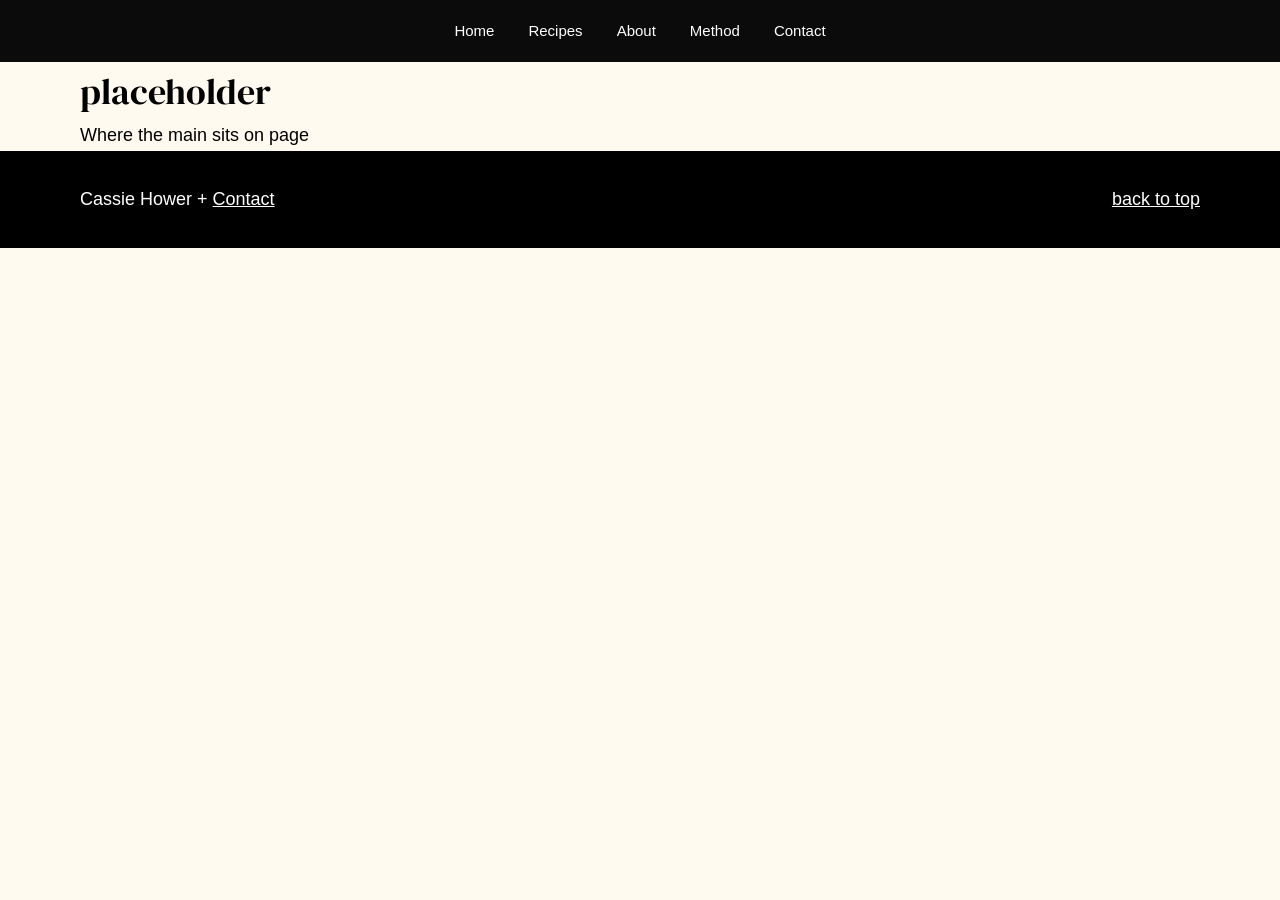
==== recipes/bbq-chicken.html @ 2e152c18 "linked" ====
<!DOCTYPE html>
<html lang="en">
<head>
    <meta name="viewpoint" content= "width=device-width initial-scale=1.0">
<title> document</title>

<link rel="preconnect" href="https://fonts.googleapis.com">
<link rel="preconnect" href="https://fonts.gstatic.com" crossorigin>
<link href="https://fonts.googleapis.com/css2?family=DM+Serif+Display:ital@0;1&display=swap" rel="stylesheet">

<link rel="stylesheet" href="../css/styles.css">

</head>

<body id="top">
<nav class="site-nav">
    <ul>
        <li><a href="../index.html">Home</a></li>

        <li><a href="#recipes.html">Recipes</a></li>

        <li><a href="#About.html">About</a></li>

        <li><a href="#method.html">Method</a></li>

        <li><a href="mailto:email@example.com">Contact</a></li>
    </ul>
</nav>

<main>
    <h1>placeholder</h1>
    <p>Where the main sits on page</p>
</main>

<footer class="site-footer">
    <div class="inner">
<p>Cassie Hower + <a href="mailto:email@example.com">Contact</a></p>
<p class="right"><a href="#top">back to top</a> </p>
    </div>
</footer>
</body>
</html>
---- css/styles.css ----
*{
    box-sizing: border border-box;
    padding: 0%;
    margin: 0px;
}

body{
    background: floralwhite;
    color: black;
    font-family: Arial, Helvetica, sans-serif;
    font-size: 18px;
    line-height: 1.65;
}

h1, h2, h3{
    font-family: "DM Serif Display", Georgia, 'Times New Roman', serif;
    font-weight: 400;
}

.site-nav {
    background: rgb(12, 11, 11);
}

.site-nav ul{
list-style: none;
display: grid;
grid-template: auto / auto auto auto auto auto;
gap: 34px;
width: max-content;
margin: 0px auto;
padding: 16px 24px;
}

.site-nav a{
    color: white;
    text-decoration: none;
    font-size: 15px;
}
main{
    max-width: 1120px;
    margin: 0px auto;
    padding: 0px 24px;
}

.site-footer{
    background: black;
    color: white;
}

.site-footer .inner{
    display: grid;
    grid-template: auto / 1fr 1fr;
    max-width: 1120px;
    margin: 0px auto;
    padding: 34px 24px;
}

.site-footer a{
    color: white;
}

.site-footer .right{
    text-align: right;
}

.hero{
    display: grid;
    grid-template: auto / 1fr 1fr;
    gap: 28px;
    padding: 54px 0;
}

.hero img{
    width: 100%;
    height: 380px;
    object-fit: cover;
}

.h1 {
    font-size: 54px;
    line-height: 1.05;
}

.eyebrow{
    font-size: 13px;
letter-spacing: 0.18em;
text-transform: uppercase;
color: blue;
margin-bottom: 10px;
}

lede{
    font-size: 20px;
    color: #6b6560;
}

.button{
    display: inline-block;
    margin-top: 12px;
    background: #1b858f;
    color: #fbf8fb;
    text-decoration: none;
    padding: 13px 22px;
    font-size: 15px;
    text-transform: uppercase;
}

.section-head{
    border-top: 1px solid #efe9df;
    padding: 34px 0 24px;
}

.section-head p {
    max-width: 68ch;
}

.cards{
    display: grid;
    grid-template: auto / 1fr 1fr 1fr;
    gap: 28px;
    padding-bottom: 60px;
}

.card img{
width: 100%;
height: 230px;
object-fit: cover;
}

.card h3{
    margin: 14px 0 6px;
}

.card p{
    font-size: 16px;
    color: #6b6560;
}
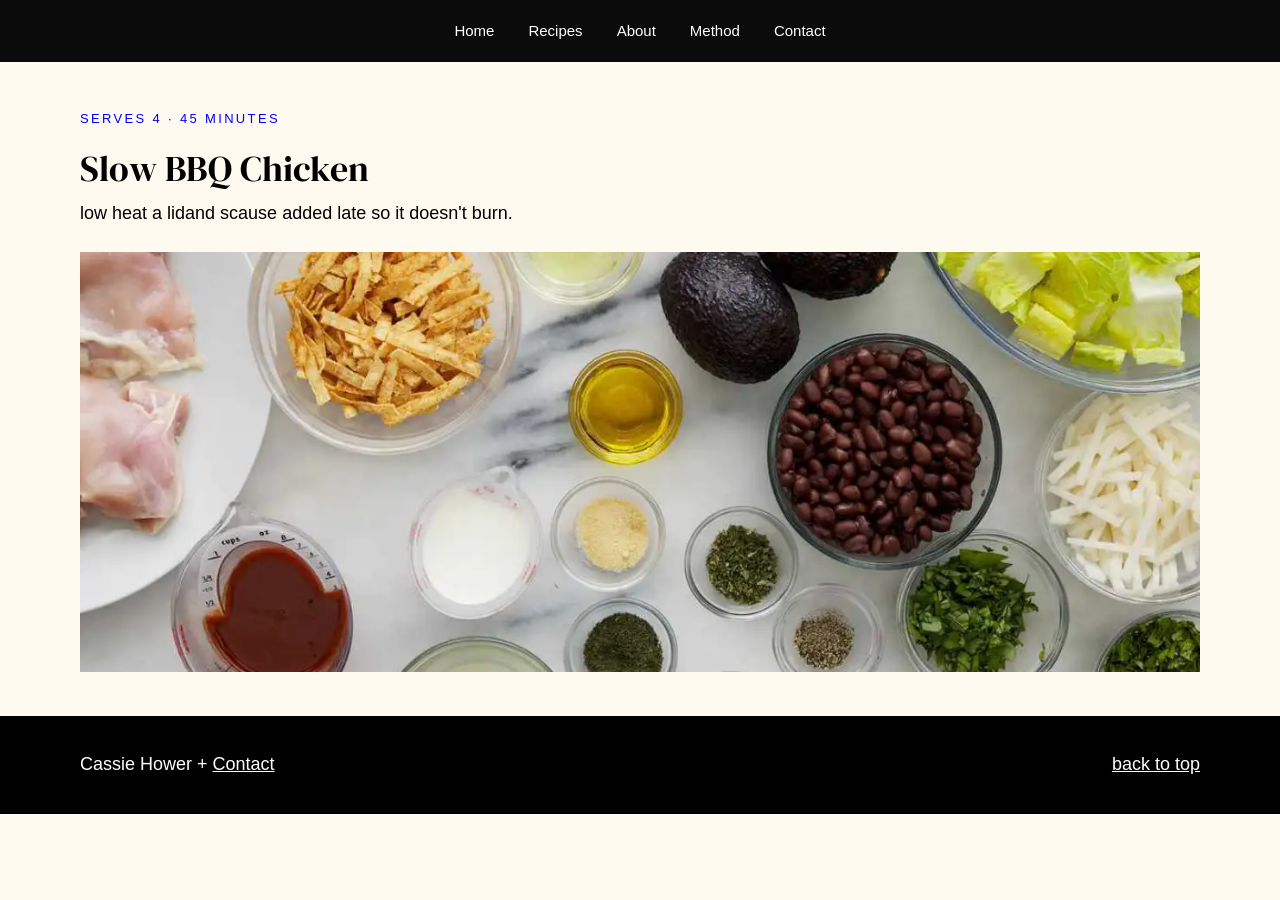
==== commit d5e87c19: "new heros" ====
--- a/recipes/bbq-chicken.html
+++ b/recipes/bbq-chicken.html
@@ -17,9 +17,9 @@
     <ul>
         <li><a href="../index.html">Home</a></li>
 
-        <li><a href="#recipes.html">Recipes</a></li>
+        <li><a href="../index.html#recipes.html">Recipes</a></li>
 
-        <li><a href="#About.html">About</a></li>
+        <li><a href="../index.html#About.html">About</a></li>
 
         <li><a href="#method.html">Method</a></li>
 
@@ -28,8 +28,12 @@
 </nav>
 
 <main>
-    <h1>placeholder</h1>
-    <p>Where the main sits on page</p>
+    <header class="recipe-hero">
+        <p class="eyebrow"> Serves 4 &middot; 45 minutes </p>
+        <h1> Slow BBQ Chicken</h1>
+        <p class="lede">low heat a lidand scause added late so it doesn't burn.</p>
+        <img src="../images/bbq-chicken-banner.webp" alt="a tray of BBQ chicken">
+    </header>
 </main>
 
 <footer class="site-footer">
--- a/css/styles.css
+++ b/css/styles.css
@@ -134,4 +134,15 @@
 .card p{
     font-size: 16px;
     color: #6b6560;
+}
+
+.recipe-hero {
+    padding: 46px 0 34px;
+}
+
+.recipe-hero img{
+    width: 100%;
+    height: 420px;
+    object-fit: cover;
+    margin-top: 24px;
 }
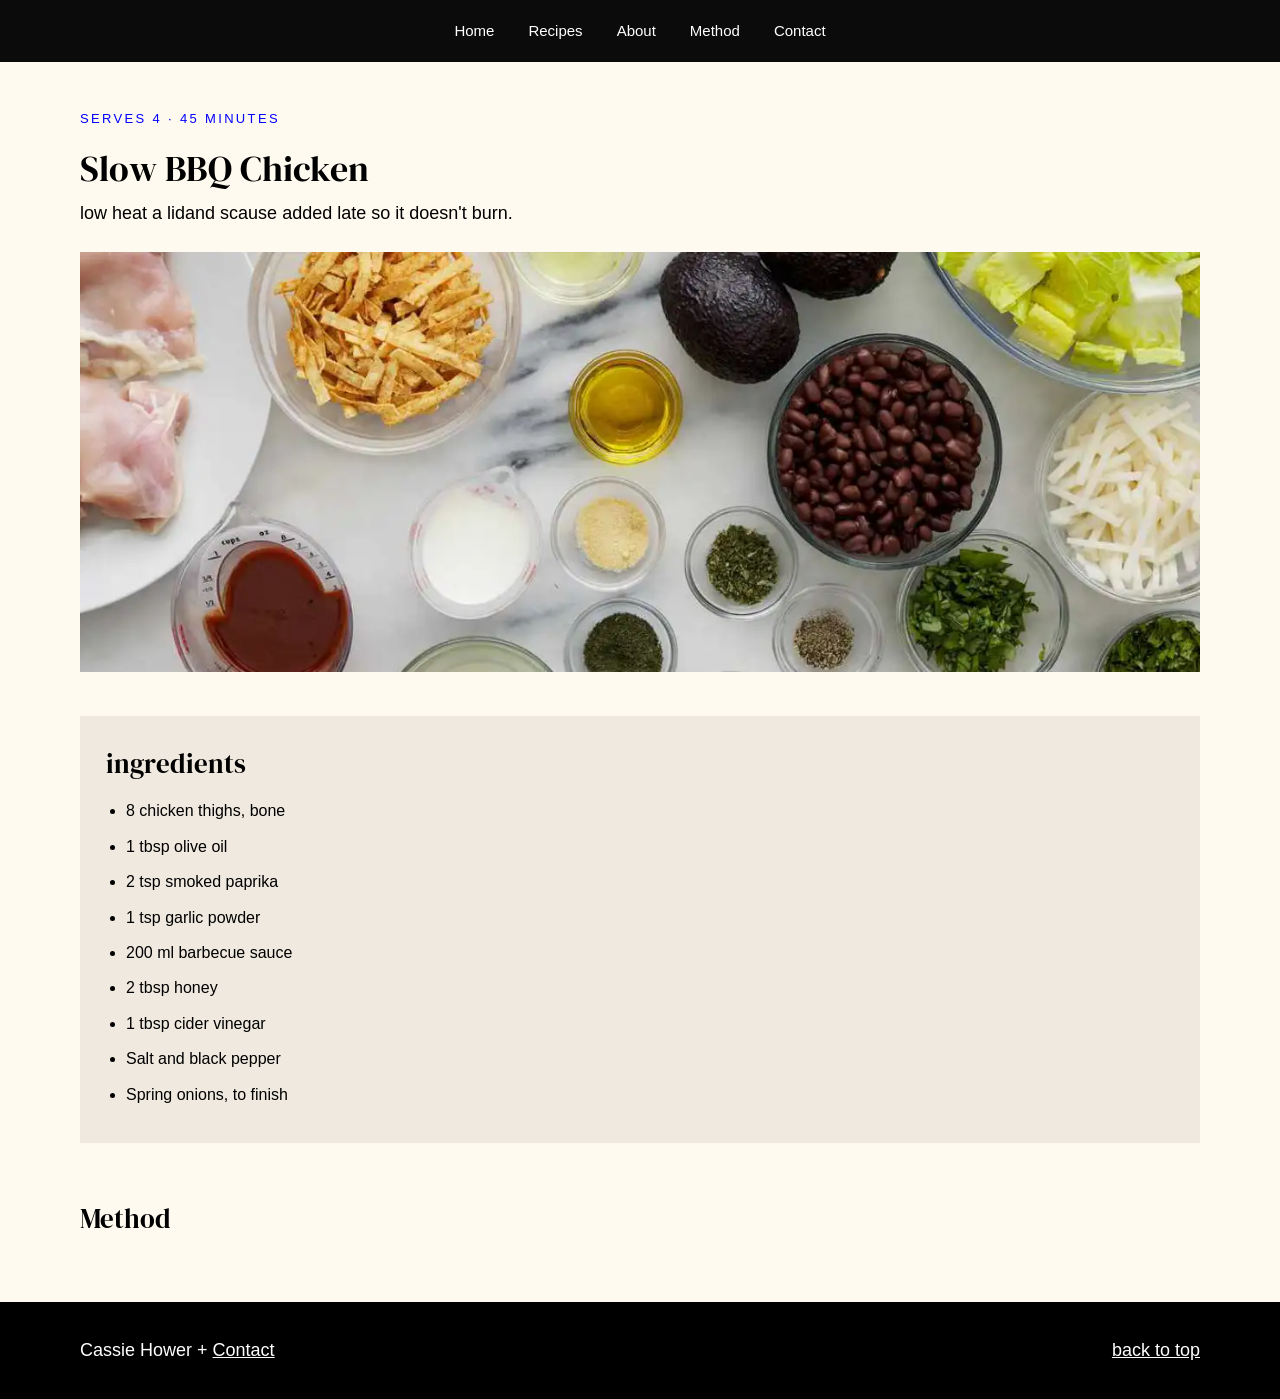
==== commit cd6fa8ae: "listing" ====
--- a/recipes/bbq-chicken.html
+++ b/recipes/bbq-chicken.html
@@ -2,7 +2,7 @@
 <html lang="en">
 <head>
     <meta name="viewpoint" content= "width=device-width initial-scale=1.0">
-<title> document</title>
+<title> SLow BBQ Chicken</title>
 
 <link rel="preconnect" href="https://fonts.googleapis.com">
 <link rel="preconnect" href="https://fonts.gstatic.com" crossorigin>
@@ -34,6 +34,30 @@
         <p class="lede">low heat a lidand scause added late so it doesn't burn.</p>
         <img src="../images/bbq-chicken-banner.webp" alt="a tray of BBQ chicken">
     </header>
+
+    <div class="recipe-body">
+
+        <aside class="ingredients">
+            <h2>ingredients</h2>
+            <ul>
+                <li>8 chicken thighs, bone</li>
+                <li>1 tbsp olive oil</li>
+                <li> 2 tsp smoked paprika</li>
+                <li>1 tsp garlic powder</li>
+                <li> 200 ml barbecue sauce</li>
+                <li> 2 tbsp honey</li>
+                <li>1 tbsp cider vinegar</li>
+                <li>Salt and black pepper</li>
+                <li>Spring onions, to finish</li>
+            </ul>
+        </aside>
+
+        <section id="Method">
+            <h2> Method</h2>
+        </section>
+
+    </div>
+
 </main>
 
 <footer class="site-footer">
--- a/css/styles.css
+++ b/css/styles.css
@@ -145,4 +145,26 @@
     height: 420px;
     object-fit: cover;
     margin-top: 24px;
+}
+
+.recipe-body{
+    display: grid;
+    grid-template: auto 300px 1fr;
+    gap: 54px;
+    padding-bottom: 60px;
+}
+
+.ingredients {
+    background: #efe9df;
+    padding:  26px;
+    align-self: start;
+}
+
+.ingredients ul {
+    margin: 12px 0 0 20px;
+}
+
+.ingredients li {
+margin-bottom: 9px;
+font-size: 16px;
 }
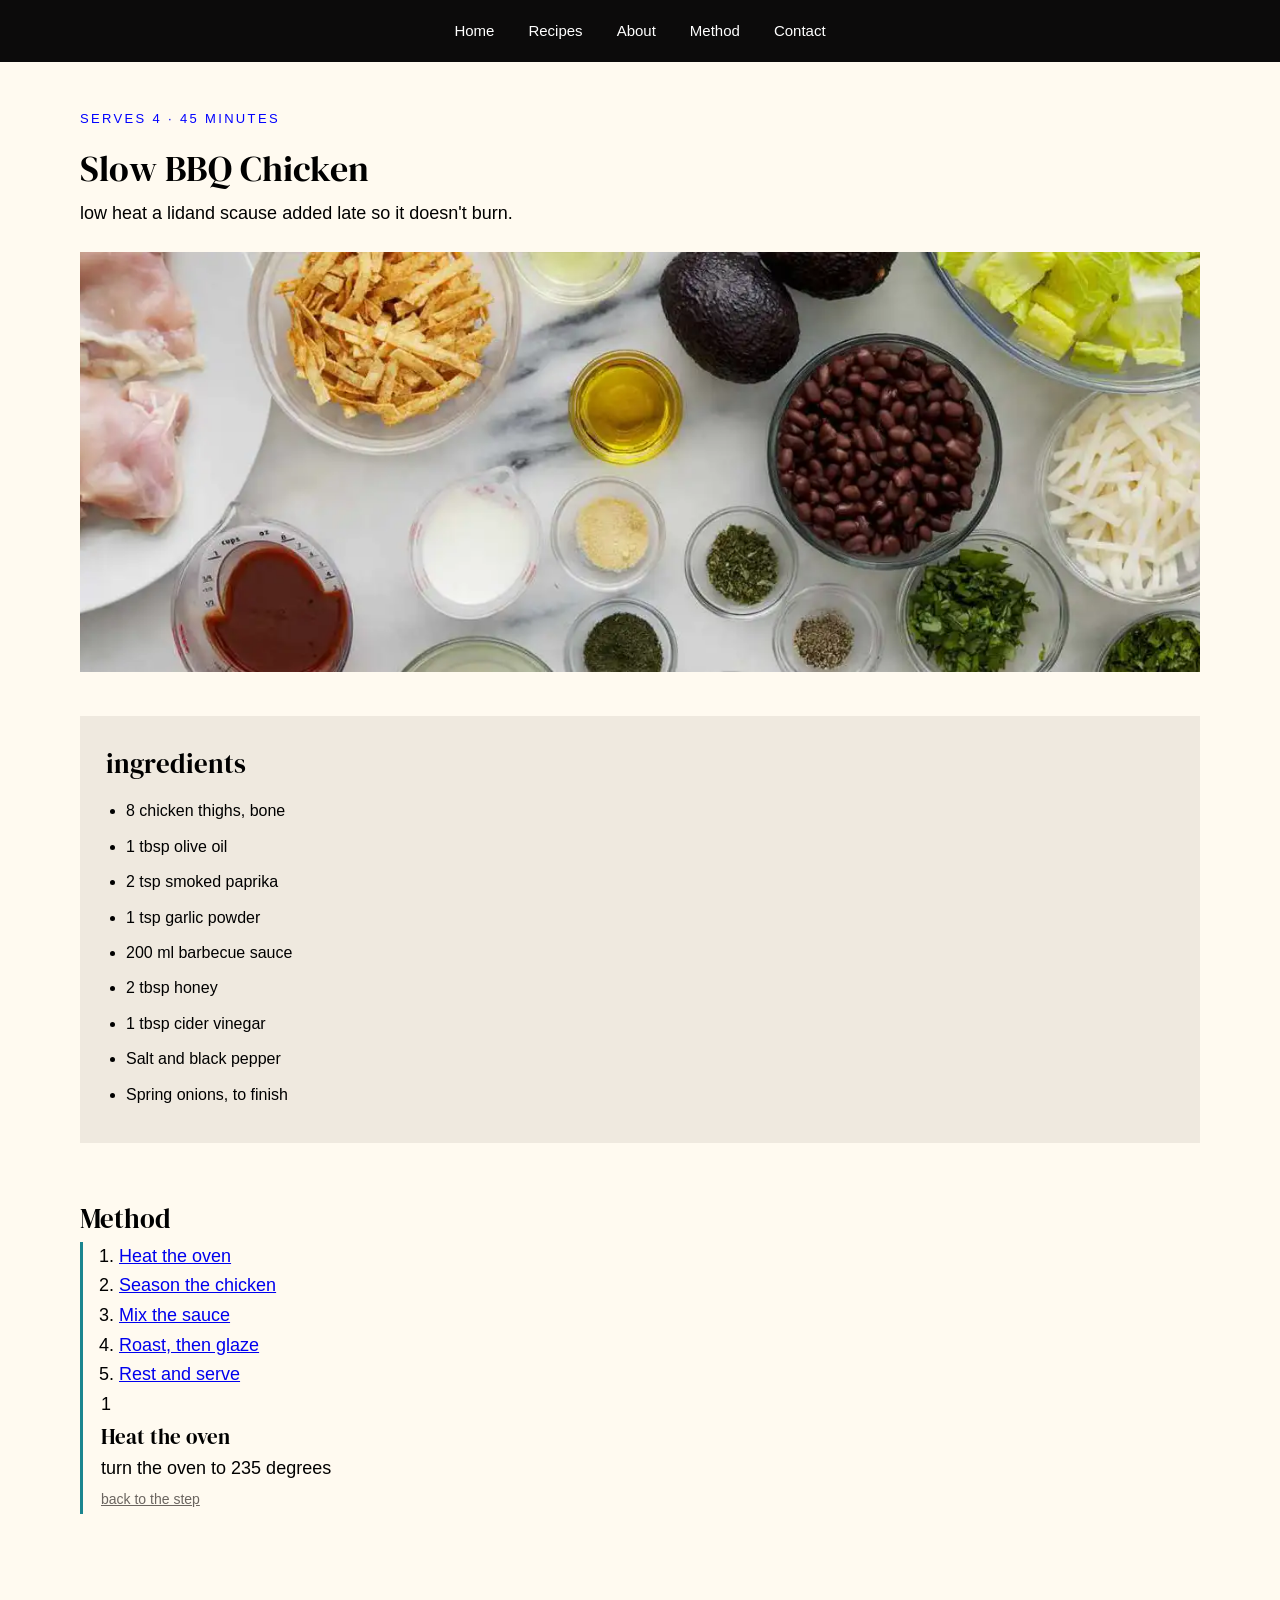
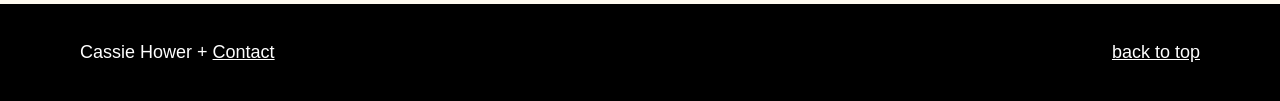
==== commit ebb07bfc: "almost done" ====
--- a/recipes/bbq-chicken.html
+++ b/recipes/bbq-chicken.html
@@ -54,9 +54,26 @@
 
         <section id="Method">
             <h2> Method</h2>
-        </section>
 
-    </div>
+<nav class="jump">
+    <ol>
+        <li><a href="#step-1"> Heat the oven</a></li>
+        <li><a href="#step-2"> Season the chicken </li>
+        <li><a href="#step-3"> Mix the sauce </a></li>
+        <li><a href="#step-4">Roast, then glaze </a></li>
+        <li><a href="#step-5"> Rest and serve </a></li>
+    </ol>
+
+<article class="stop" id="step-1">
+    <span class="num">1</span>
+    <h3>Heat the oven</h3>
+    <p> turn the oven to 235 degrees</p>
+    <p><a class="back" href="#method"> back to the step</a></p>
+</article>
+    </section>
+
+ </nav>
+</div>
 
 </main>
 
--- a/css/styles.css
+++ b/css/styles.css
@@ -167,4 +167,35 @@
 .ingredients li {
 margin-bottom: 9px;
 font-size: 16px;
+}
+
+.jump {
+    border-left: 3px solid #1b858f;
+    padding-left: 18px;
+    margin-bottom: 30px;
+}
+
+.jump ol {
+margin-left: 18px;
+}
+
+jump li {
+    font-size: 16px;
+}
+
+.step {
+    border-top: #efe9df;
+    padding-top: 26px;
+    margin-top: 26px;
+}
+
+.step .num {
+    display: block;
+    font-size: 30px;
+    color: #1b858f;
+}
+
+.back {
+font-size: 14px;
+color: #6b6560;
 }
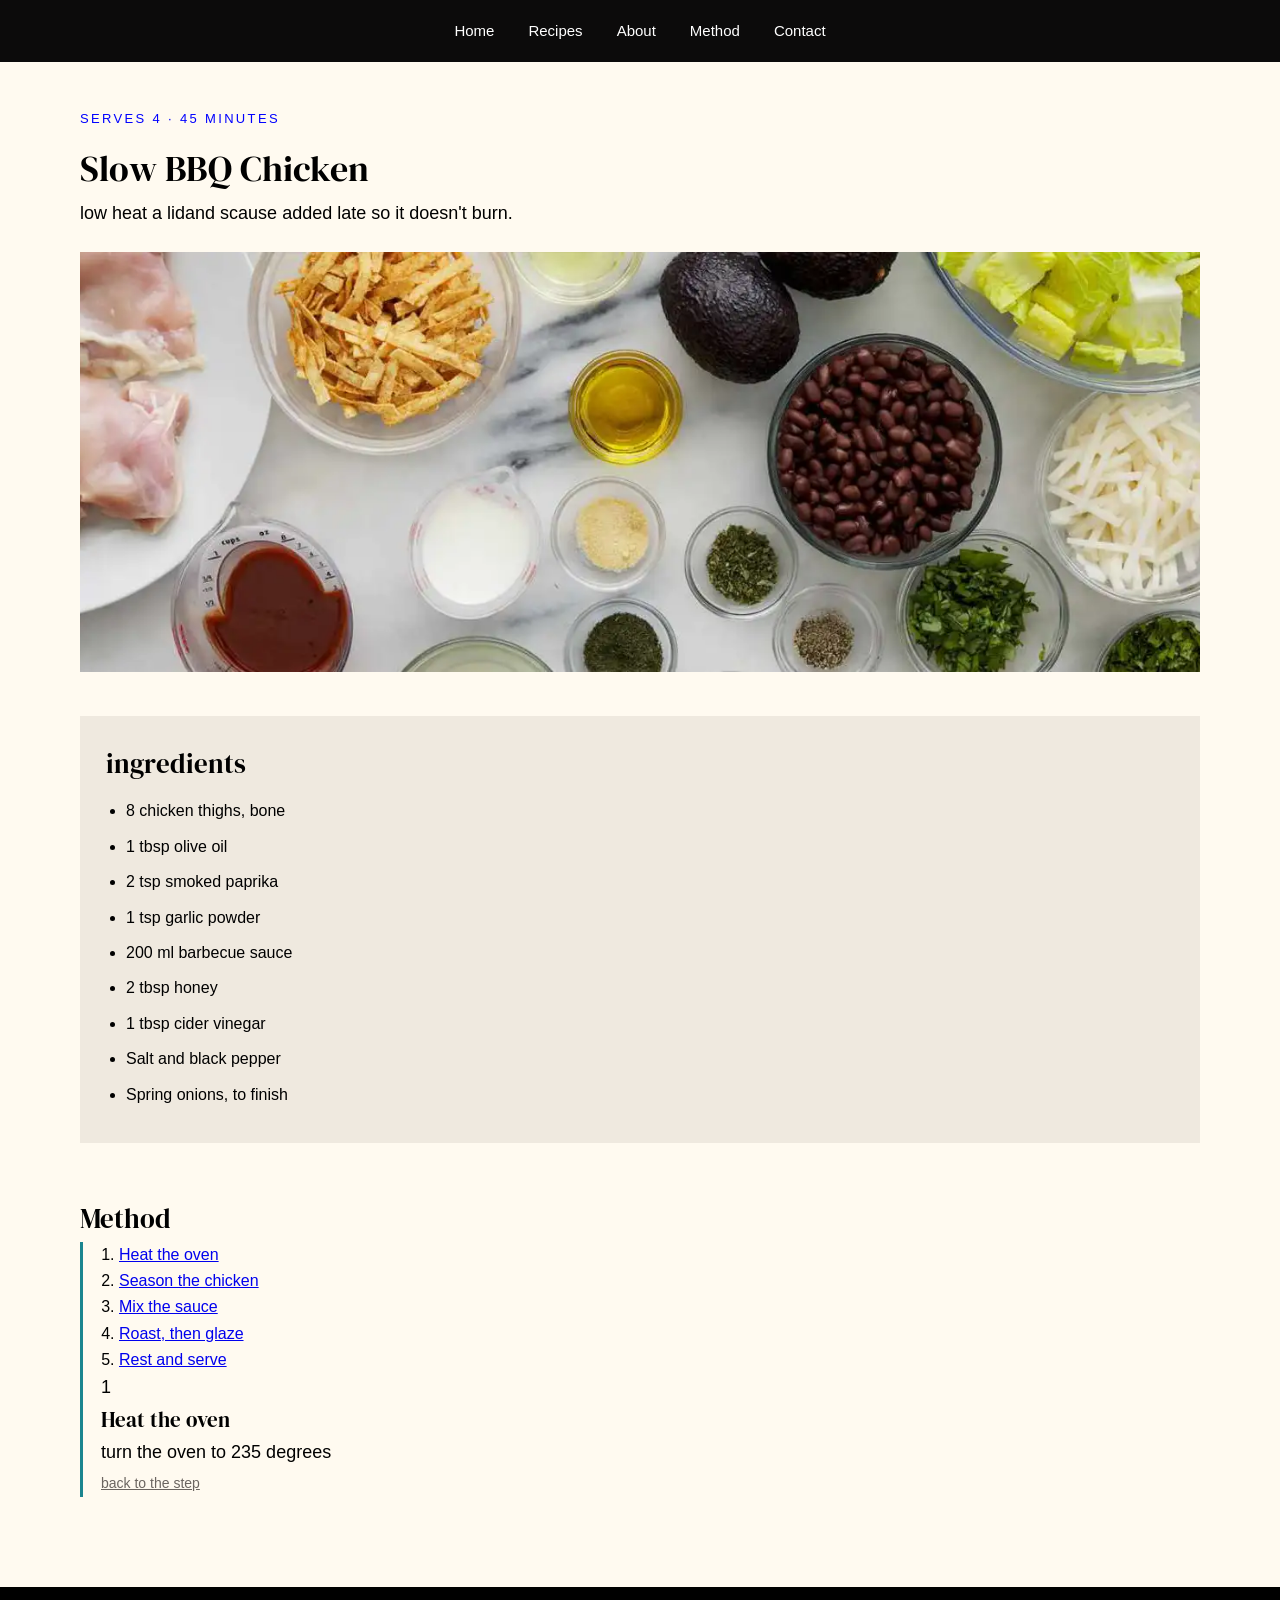
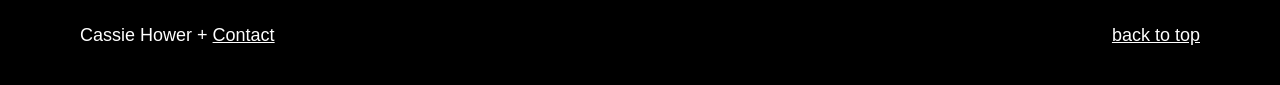
==== commit 151375a0: "almost" ====
--- a/recipes/bbq-chicken.html
+++ b/recipes/bbq-chicken.html
@@ -70,6 +70,10 @@
     <p> turn the oven to 235 degrees</p>
     <p><a class="back" href="#method"> back to the step</a></p>
 </article>
+<article></article>
+<article></article>
+<article></article>
+<article></article>
     </section>
 
  </nav>
--- a/css/styles.css
+++ b/css/styles.css
@@ -179,7 +179,7 @@
 margin-left: 18px;
 }
 
-jump li {
+.jump li {
     font-size: 16px;
 }
 
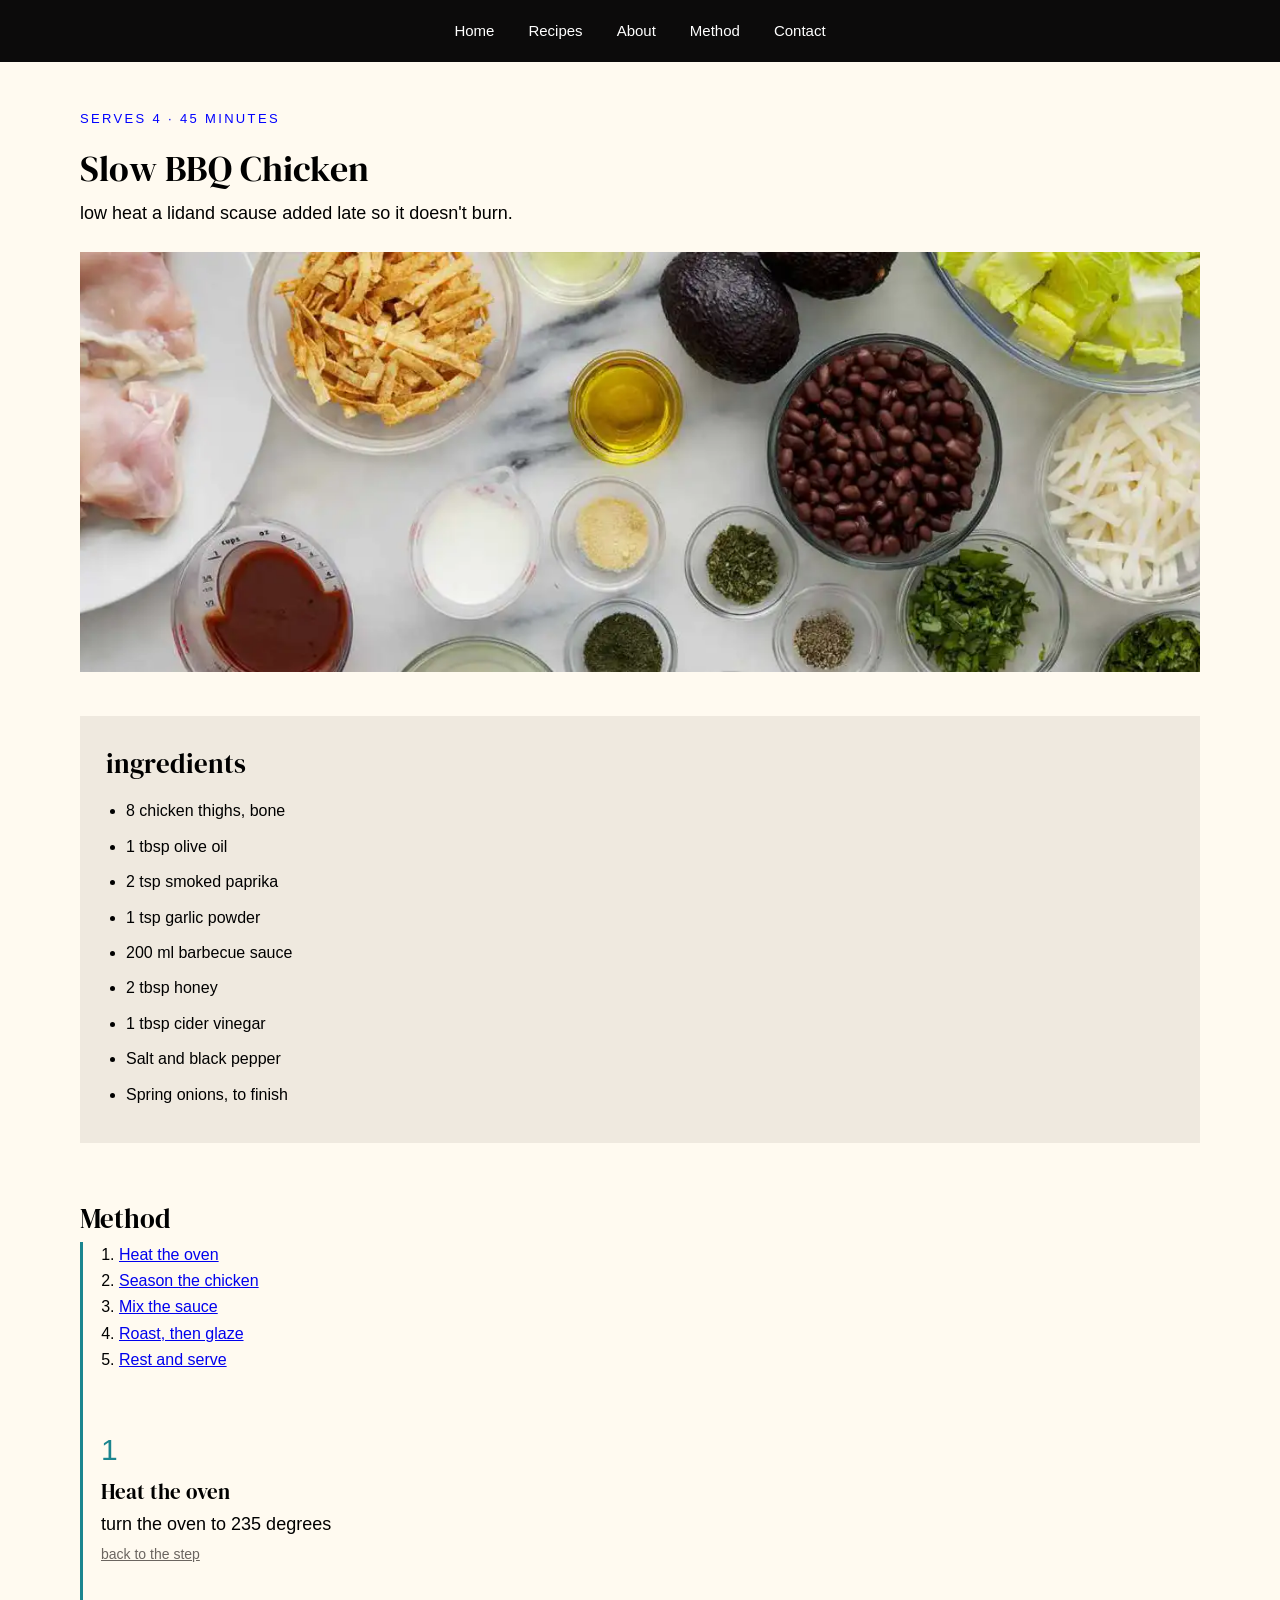
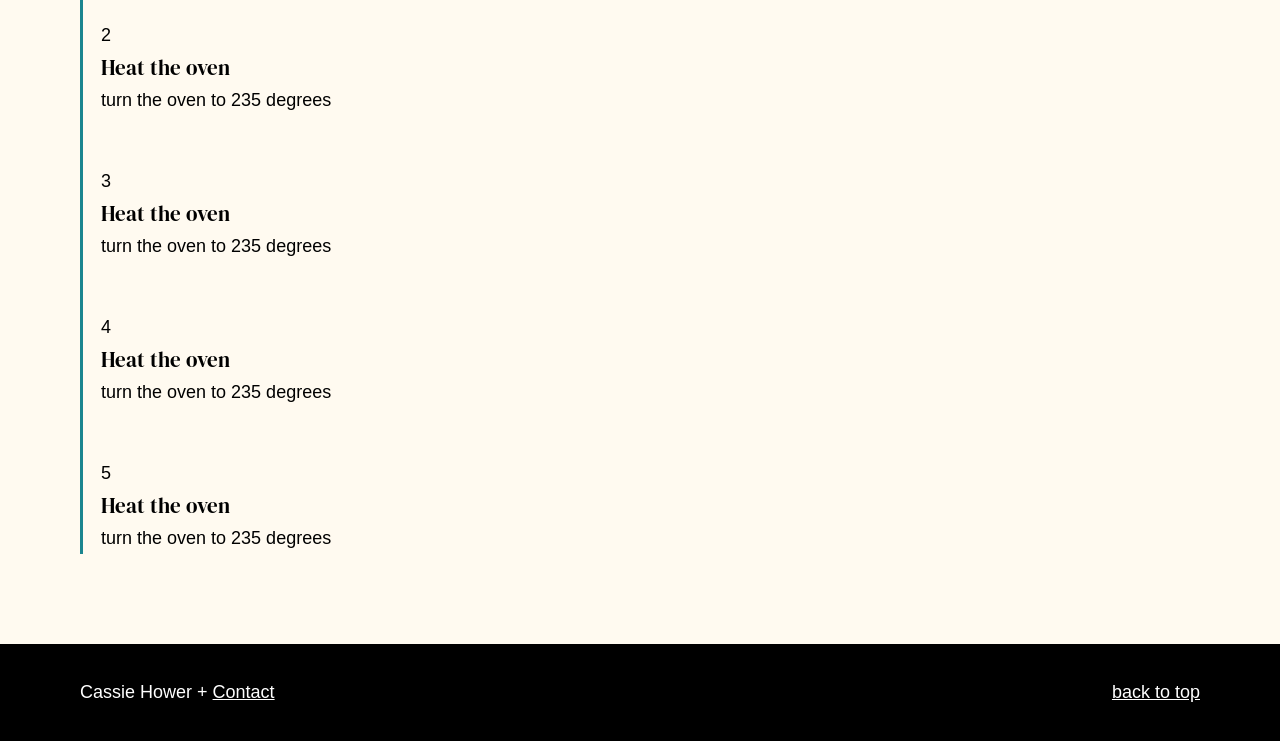
==== commit 351e262d: "final" ====
--- a/recipes/bbq-chicken.html
+++ b/recipes/bbq-chicken.html
@@ -64,16 +64,32 @@
         <li><a href="#step-5"> Rest and serve </a></li>
     </ol>
 
-<article class="stop" id="step-1">
+<article class="step" id="step-1">
     <span class="num">1</span>
     <h3>Heat the oven</h3>
     <p> turn the oven to 235 degrees</p>
     <p><a class="back" href="#method"> back to the step</a></p>
 </article>
-<article></article>
-<article></article>
-<article></article>
-<article></article>
+
+<article class="step" id="step-2"></article>
+<span class="num">2</span>
+    <h3>Heat the oven</h3>
+    <p> turn the oven to 235 degrees</p>
+
+    <article class="step" id="step-3"></article>
+<span class="num">3</span>
+    <h3>Heat the oven</h3>
+    <p> turn the oven to 235 degrees</p>
+
+    <article class="step" id="step-4"></article>
+<span class="num">4</span>
+    <h3>Heat the oven</h3>
+    <p> turn the oven to 235 degrees</p>
+
+    <article class="step" id="step-5"></article>
+<span class="num">5</span>
+    <h3>Heat the oven</h3>
+    <p> turn the oven to 235 degrees</p>
     </section>
 
  </nav>
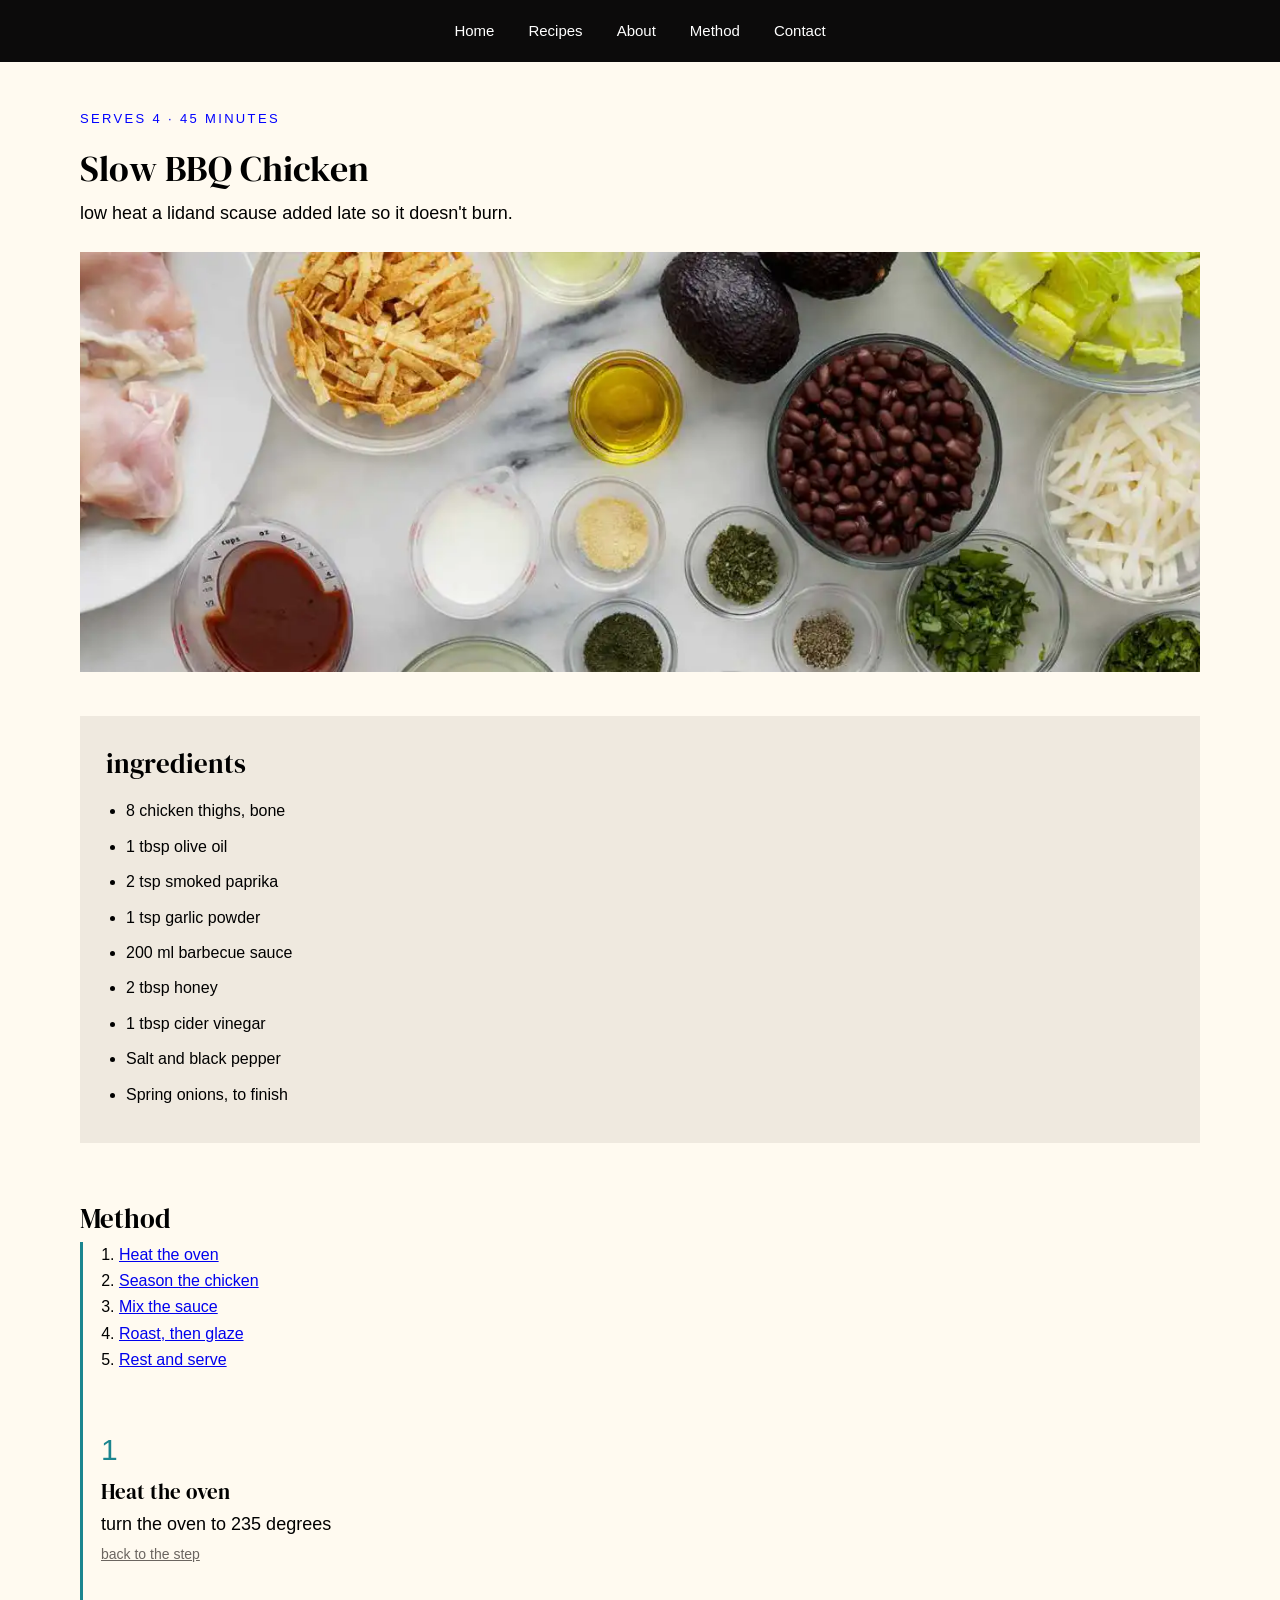
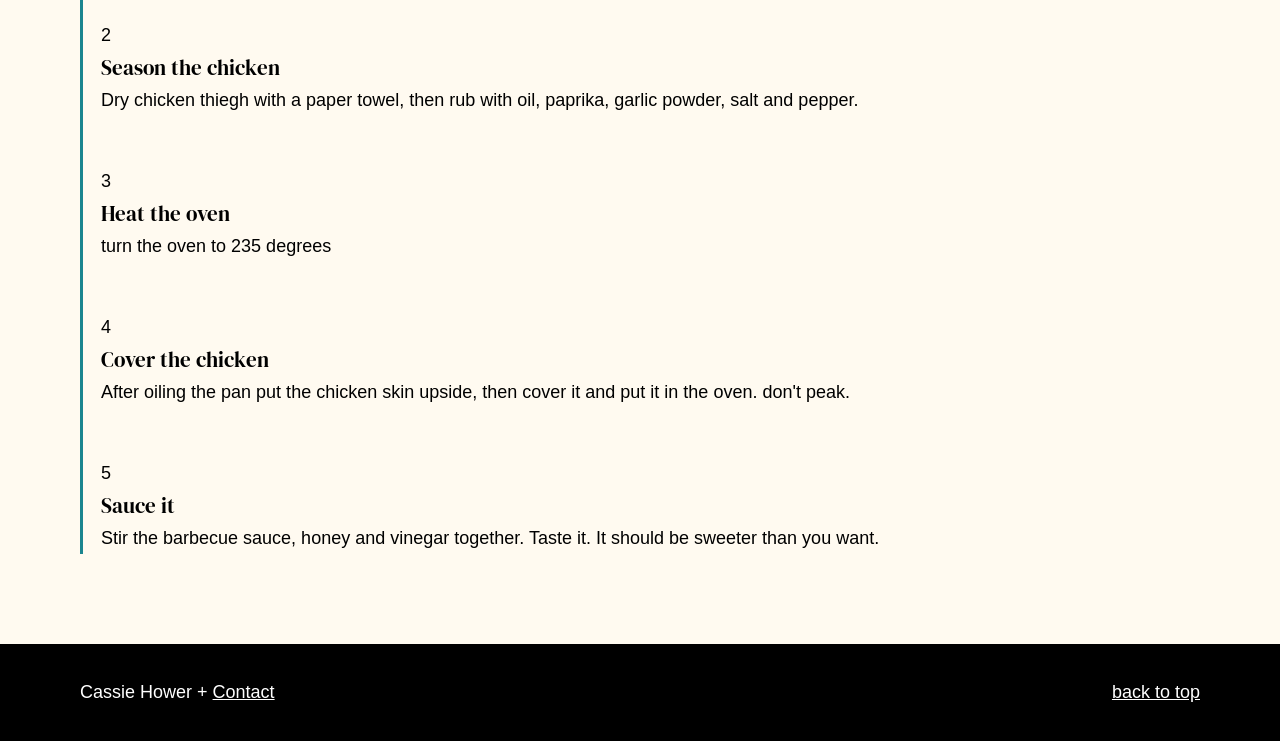
==== commit bd1baca5: "final" ====
--- a/recipes/bbq-chicken.html
+++ b/recipes/bbq-chicken.html
@@ -73,8 +73,8 @@
 
 <article class="step" id="step-2"></article>
 <span class="num">2</span>
-    <h3>Heat the oven</h3>
-    <p> turn the oven to 235 degrees</p>
+    <h3>Season the chicken</h3>
+    <p> Dry chicken thiegh with a paper towel, then rub with oil, paprika, garlic powder, salt and pepper.</p>
 
     <article class="step" id="step-3"></article>
 <span class="num">3</span>
@@ -83,13 +83,13 @@
 
     <article class="step" id="step-4"></article>
 <span class="num">4</span>
-    <h3>Heat the oven</h3>
-    <p> turn the oven to 235 degrees</p>
+    <h3>Cover the chicken</h3>
+    <p> After oiling the pan put the chicken skin upside, then cover it and put it in the oven. don't peak.</p>
 
     <article class="step" id="step-5"></article>
 <span class="num">5</span>
-    <h3>Heat the oven</h3>
-    <p> turn the oven to 235 degrees</p>
+    <h3>Sauce it</h3>
+    <p> Stir the barbecue sauce, honey and vinegar together. Taste it. It should be sweeter than you want. </p>
     </section>
 
  </nav>
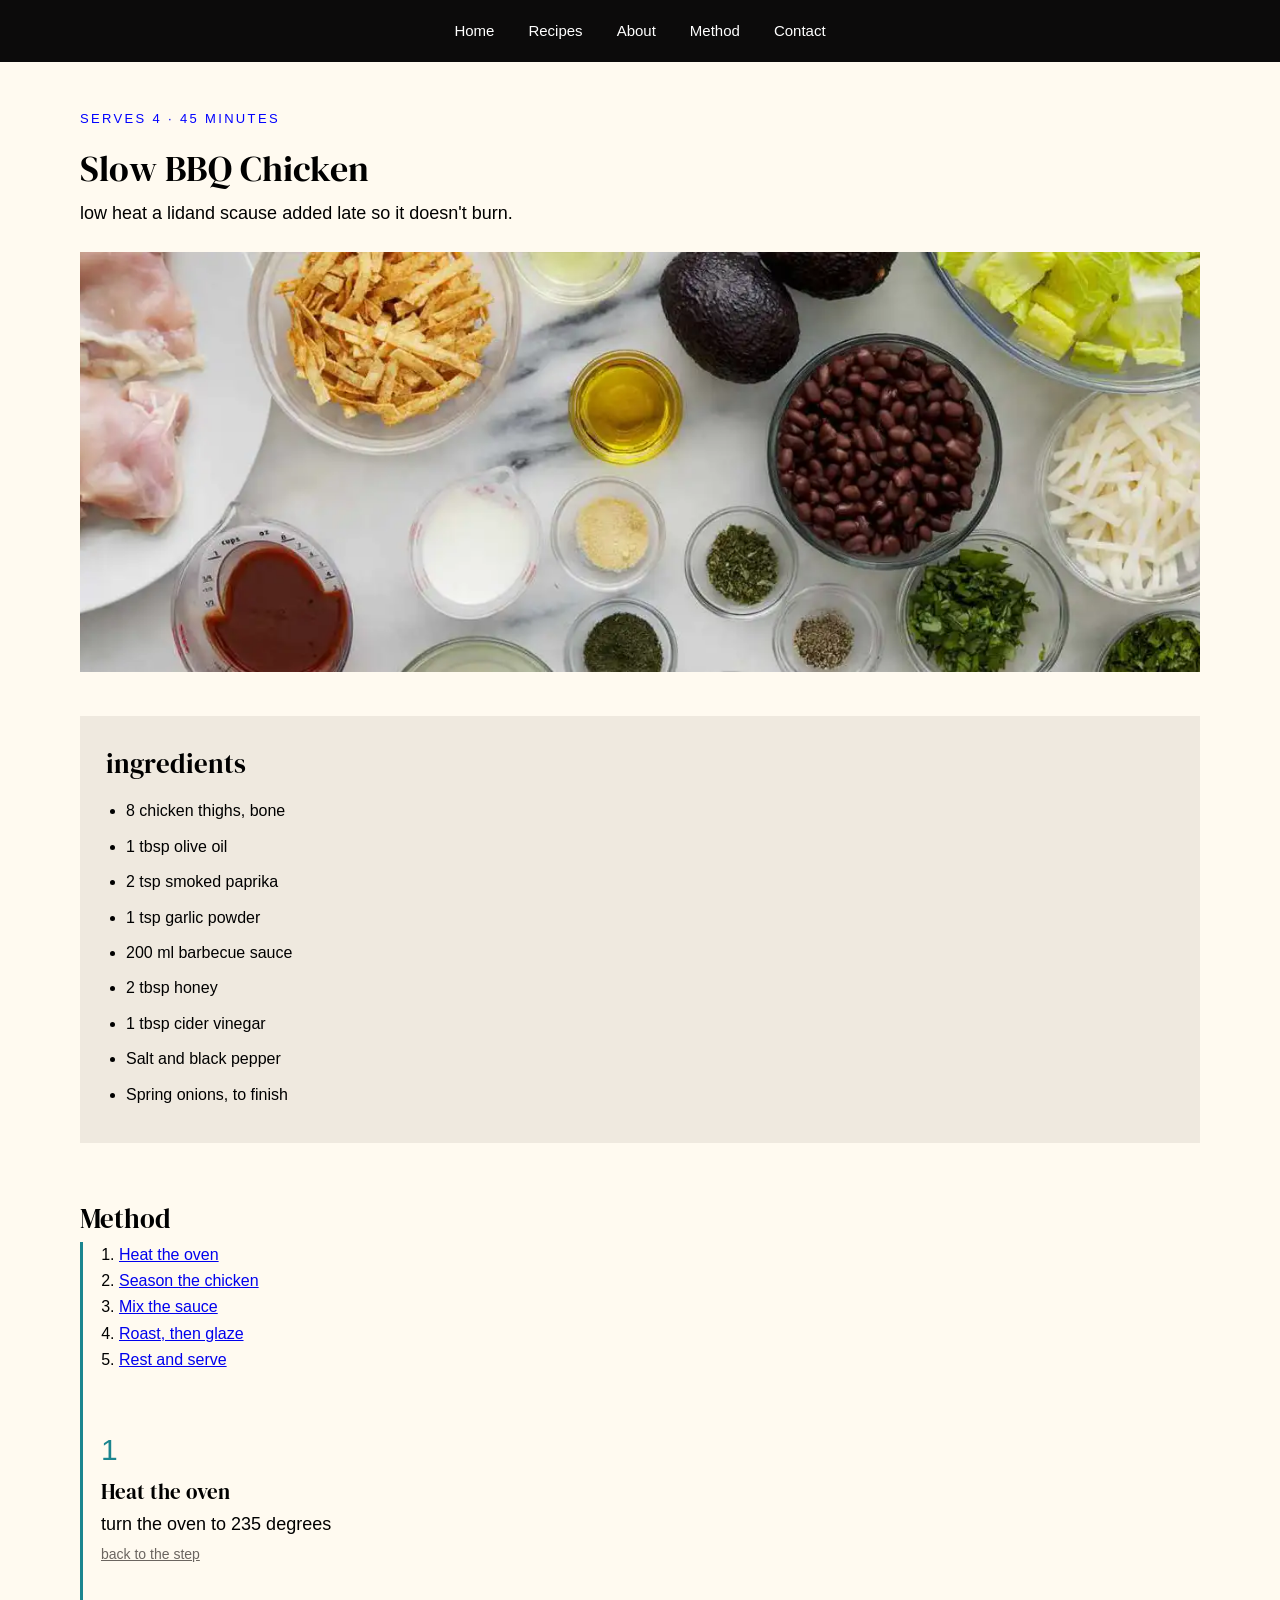
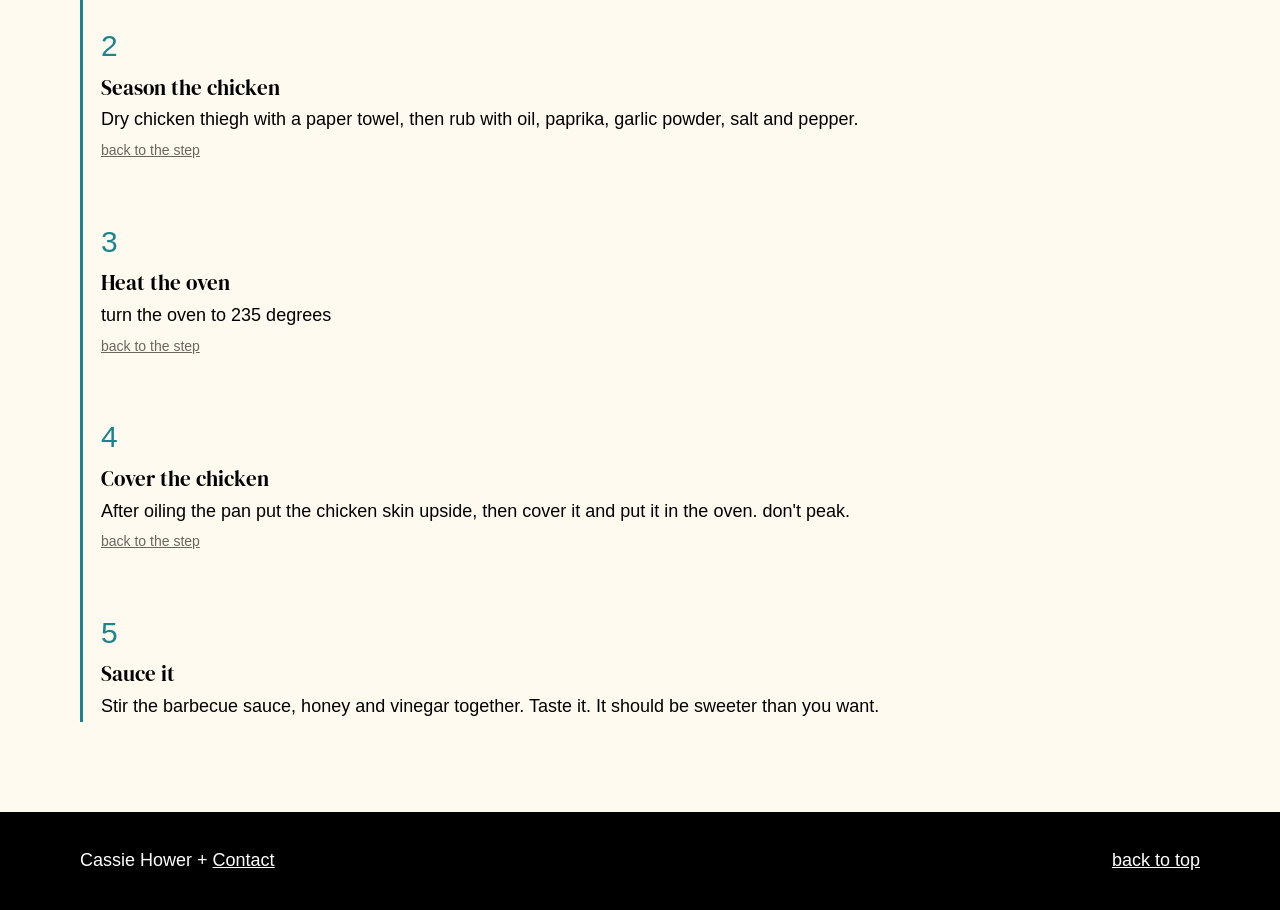
==== commit cca92041: "final" ====
--- a/recipes/bbq-chicken.html
+++ b/recipes/bbq-chicken.html
@@ -71,26 +71,33 @@
     <p><a class="back" href="#method"> back to the step</a></p>
 </article>
 
-<article class="step" id="step-2"></article>
+<article class="step" id="step-2">
 <span class="num">2</span>
     <h3>Season the chicken</h3>
     <p> Dry chicken thiegh with a paper towel, then rub with oil, paprika, garlic powder, salt and pepper.</p>
+    <p><a class="back" href="#method"> back to the step</a></p>
+</article>
 
-    <article class="step" id="step-3"></article>
+    <article class="step" id="step-3">
 <span class="num">3</span>
     <h3>Heat the oven</h3>
     <p> turn the oven to 235 degrees</p>
+    <p><a class="back" href="#method"> back to the step</a></p>
+</article>
 
-    <article class="step" id="step-4"></article>
+    <article class="step" id="step-4">
 <span class="num">4</span>
     <h3>Cover the chicken</h3>
     <p> After oiling the pan put the chicken skin upside, then cover it and put it in the oven. don't peak.</p>
+<p><a class="back" href="#method"> back to the step</a></p>
+</article>
 
-    <article class="step" id="step-5"></article>
+    <article class="step" id="step-5">
 <span class="num">5</span>
     <h3>Sauce it</h3>
     <p> Stir the barbecue sauce, honey and vinegar together. Taste it. It should be sweeter than you want. </p>
-    </section>
+    </article>
+</section>
 
  </nav>
 </div>
